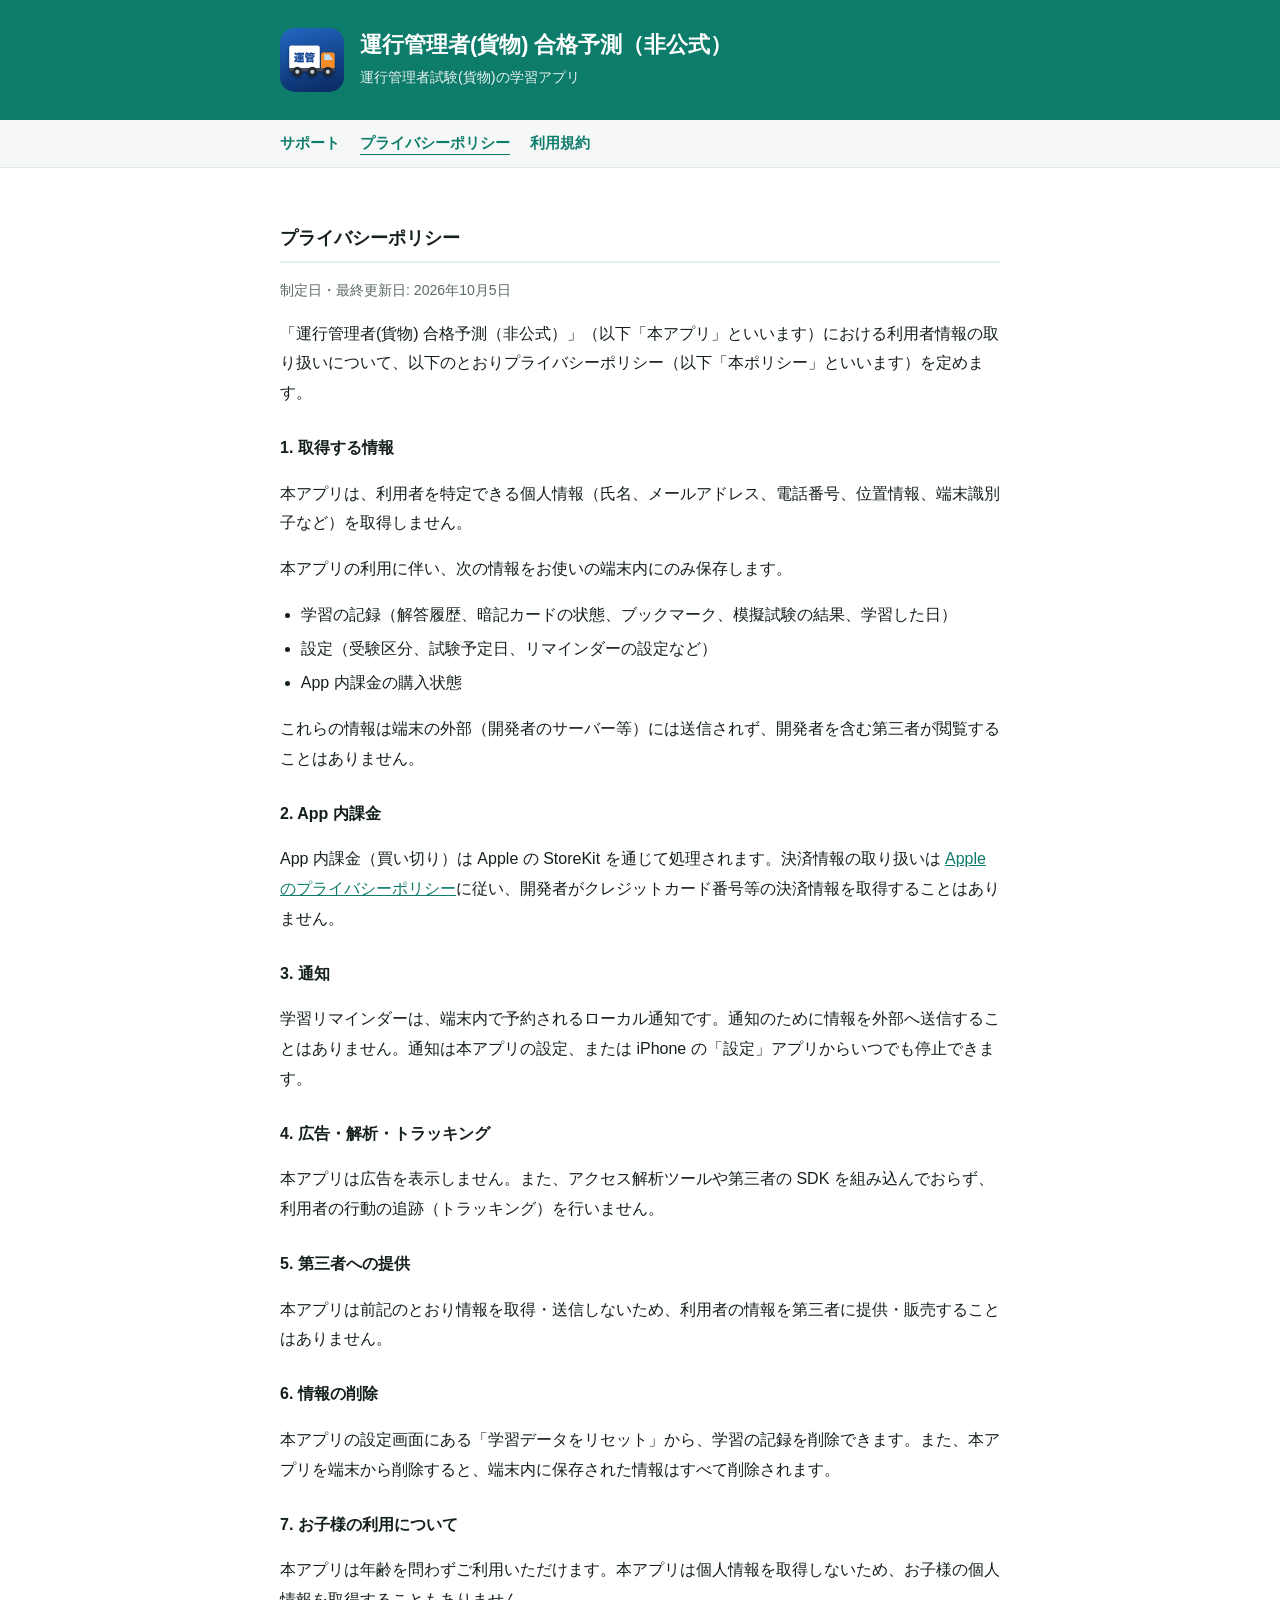
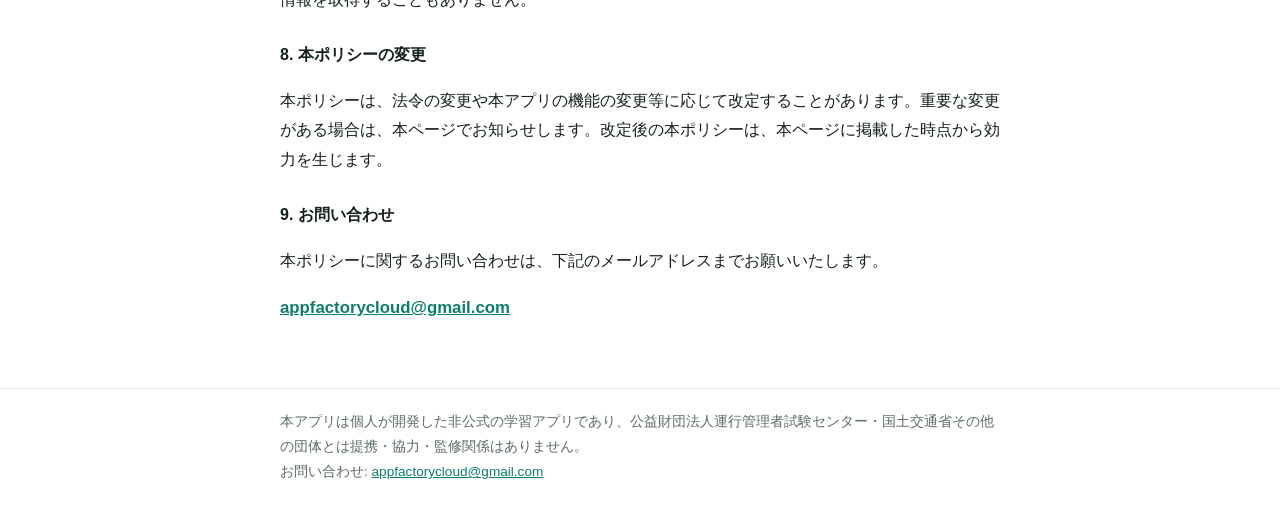
==== docs/privacy.html @ d1249cbd "サポート・プライバシーポリシー・利用規約ページ Co-Authored-By: Claude Opus 5.5 <noreply@anthropic.com>" ====
<!DOCTYPE html>
<html lang="ja">
<head>
<meta charset="UTF-8">
<meta name="viewport" content="width=device-width, initial-scale=1.0">
<title>プライバシーポリシー | 運行管理者(貨物) 合格予測（非公式）</title>
<meta name="description" content="運行管理者(貨物) 合格予測（非公式）のプライバシーポリシー。">
<link rel="icon" href="icon.png">
<link rel="apple-touch-icon" href="icon.png">
<link rel="stylesheet" href="style.css">
</head>
<body>
<header>
  <div class="inner">
    <img src="icon.png" alt="">
    <div>
      <h1>運行管理者(貨物) 合格予測<span class="nowrap">（非公式）</span></h1>
      <p>運行管理者試験(貨物)の学習アプリ</p>
    </div>
  </div>
</header>
<nav>
  <div class="inner">
    <a href="index.html">サポート</a>
    <a href="privacy.html" aria-current="page">プライバシーポリシー</a>
    <a href="terms.html">利用規約</a>
  </div>
</nav>
<main>
<h2>プライバシーポリシー</h2>
<p class="updated">制定日・最終更新日: 2026年10月5日</p>
<p>「運行管理者(貨物) 合格予測（非公式）」（以下「本アプリ」といいます）における利用者情報の取り扱いについて、以下のとおりプライバシーポリシー（以下「本ポリシー」といいます）を定めます。</p>

<h3>1. 取得する情報</h3>
<p>本アプリは、利用者を特定できる個人情報（氏名、メールアドレス、電話番号、位置情報、端末識別子など）を取得しません。</p>
<p>本アプリの利用に伴い、次の情報をお使いの端末内にのみ保存します。</p>
<ul>
  <li>学習の記録（解答履歴、暗記カードの状態、ブックマーク、模擬試験の結果、学習した日）</li>
  <li>設定（受験区分、試験予定日、リマインダーの設定など）</li>
  <li>App 内課金の購入状態</li>
</ul>
<p>これらの情報は端末の外部（開発者のサーバー等）には送信されず、開発者を含む第三者が閲覧することはありません。</p>

<h3>2. App 内課金</h3>
<p>App 内課金（買い切り）は Apple の StoreKit を通じて処理されます。決済情報の取り扱いは <a href="https://www.apple.com/jp/legal/privacy/">Apple のプライバシーポリシー</a>に従い、開発者がクレジットカード番号等の決済情報を取得することはありません。</p>

<h3>3. 通知</h3>
<p>学習リマインダーは、端末内で予約されるローカル通知です。通知のために情報を外部へ送信することはありません。通知は本アプリの設定、または iPhone の「設定」アプリからいつでも停止できます。</p>

<h3>4. 広告・解析・トラッキング</h3>
<p>本アプリは広告を表示しません。また、アクセス解析ツールや第三者の SDK を組み込んでおらず、利用者の行動の追跡（トラッキング）を行いません。</p>

<h3>5. 第三者への提供</h3>
<p>本アプリは前記のとおり情報を取得・送信しないため、利用者の情報を第三者に提供・販売することはありません。</p>

<h3>6. 情報の削除</h3>
<p>本アプリの設定画面にある「学習データをリセット」から、学習の記録を削除できます。また、本アプリを端末から削除すると、端末内に保存された情報はすべて削除されます。</p>

<h3>7. お子様の利用について</h3>
<p>本アプリは年齢を問わずご利用いただけます。本アプリは個人情報を取得しないため、お子様の個人情報を取得することもありません。</p>

<h3>8. 本ポリシーの変更</h3>
<p>本ポリシーは、法令の変更や本アプリの機能の変更等に応じて改定することがあります。重要な変更がある場合は、本ページでお知らせします。改定後の本ポリシーは、本ページに掲載した時点から効力を生じます。</p>

<h3>9. お問い合わせ</h3>
<p>本ポリシーに関するお問い合わせは、下記のメールアドレスまでお願いいたします。</p>
<p class="contact"><a href="mailto:appfactorycloud@gmail.com">appfactorycloud@gmail.com</a></p>

</main>
<footer>
  <div class="inner">
    本アプリは個人が開発した非公式の学習アプリであり、公益財団法人運行管理者試験センター・国土交通省その他の団体とは提携・協力・監修関係はありません。<br>
    お問い合わせ: <a href="mailto:appfactorycloud@gmail.com">appfactorycloud@gmail.com</a>
  </div>
</footer>
</body>
</html>
---- docs/style.css ----
:root {
  --brand: #0e7c6b;
  --header: #0e7c6b;
  --brand-soft: #e3f3ef;
  --ink: #14201d;
  --muted: #5b6b67;
  --bg: #ffffff;
  --surface: #f5f8f7;
  --line: #dfe9e6;
}
@media (prefers-color-scheme: dark) {
  :root {
    --brand: #3cc8ad;
    --header: #0b5c50;
    --brand-soft: #13332d;
    --ink: #eef4f2;
    --muted: #9fb3ae;
    --bg: #0f1715;
    --surface: #17221f;
    --line: #22332f;
  }
}
* { box-sizing: border-box; }
html { -webkit-text-size-adjust: 100%; }
body {
  overflow-wrap: anywhere;
  margin: 0;
  font-family: -apple-system, BlinkMacSystemFont, "Hiragino Sans", "Hiragino Kaku Gothic ProN", "Noto Sans JP", sans-serif;
  line-height: 1.85;
  color: var(--ink);
  background: var(--bg);
}
header { background: var(--header); color: #fff; }
header .inner, main, footer .inner { max-width: 760px; margin: 0 auto; padding: 0 20px; }
header .inner { padding-top: 28px; padding-bottom: 28px; display: flex; gap: 16px; align-items: center; }
header img { width: 64px; height: 64px; border-radius: 15px; flex: none; }
header h1 { margin: 0; font-size: 1.35rem; line-height: 1.4; overflow-wrap: anywhere; }
header p { margin: 4px 0 0; opacity: 0.9; font-size: 0.9rem; }
nav { border-bottom: 1px solid var(--line); background: var(--surface); }
nav .inner { max-width: 760px; margin: 0 auto; padding: 10px 20px; display: flex; gap: 20px; flex-wrap: wrap; font-size: 0.92rem; }
a { color: var(--brand); }
nav a { text-decoration: none; font-weight: 600; }
nav a[aria-current="page"] { text-decoration: underline; text-underline-offset: 6px; }
main { padding-top: 12px; padding-bottom: 48px; }
h2 { font-size: 1.15rem; margin: 2.2em 0 0.6em; padding-bottom: 6px; border-bottom: 2px solid var(--brand-soft); }
h3 { font-size: 1rem; margin: 1.6em 0 0.3em; }
.updated { color: var(--muted); font-size: 0.88rem; }
.card { background: var(--surface); border: 1px solid var(--line); border-radius: 14px; padding: 16px 20px; margin: 16px 0; }
.contact { font-size: 1.05rem; font-weight: 700; word-break: break-all; }
.note { color: var(--muted); font-size: 0.88rem; }
ul { padding-left: 1.3em; }
li { margin: 0.3em 0; }
footer { border-top: 1px solid var(--line); color: var(--muted); font-size: 0.85rem; }
footer .inner { padding-top: 20px; padding-bottom: 32px; }
.nowrap { white-space: nowrap; }
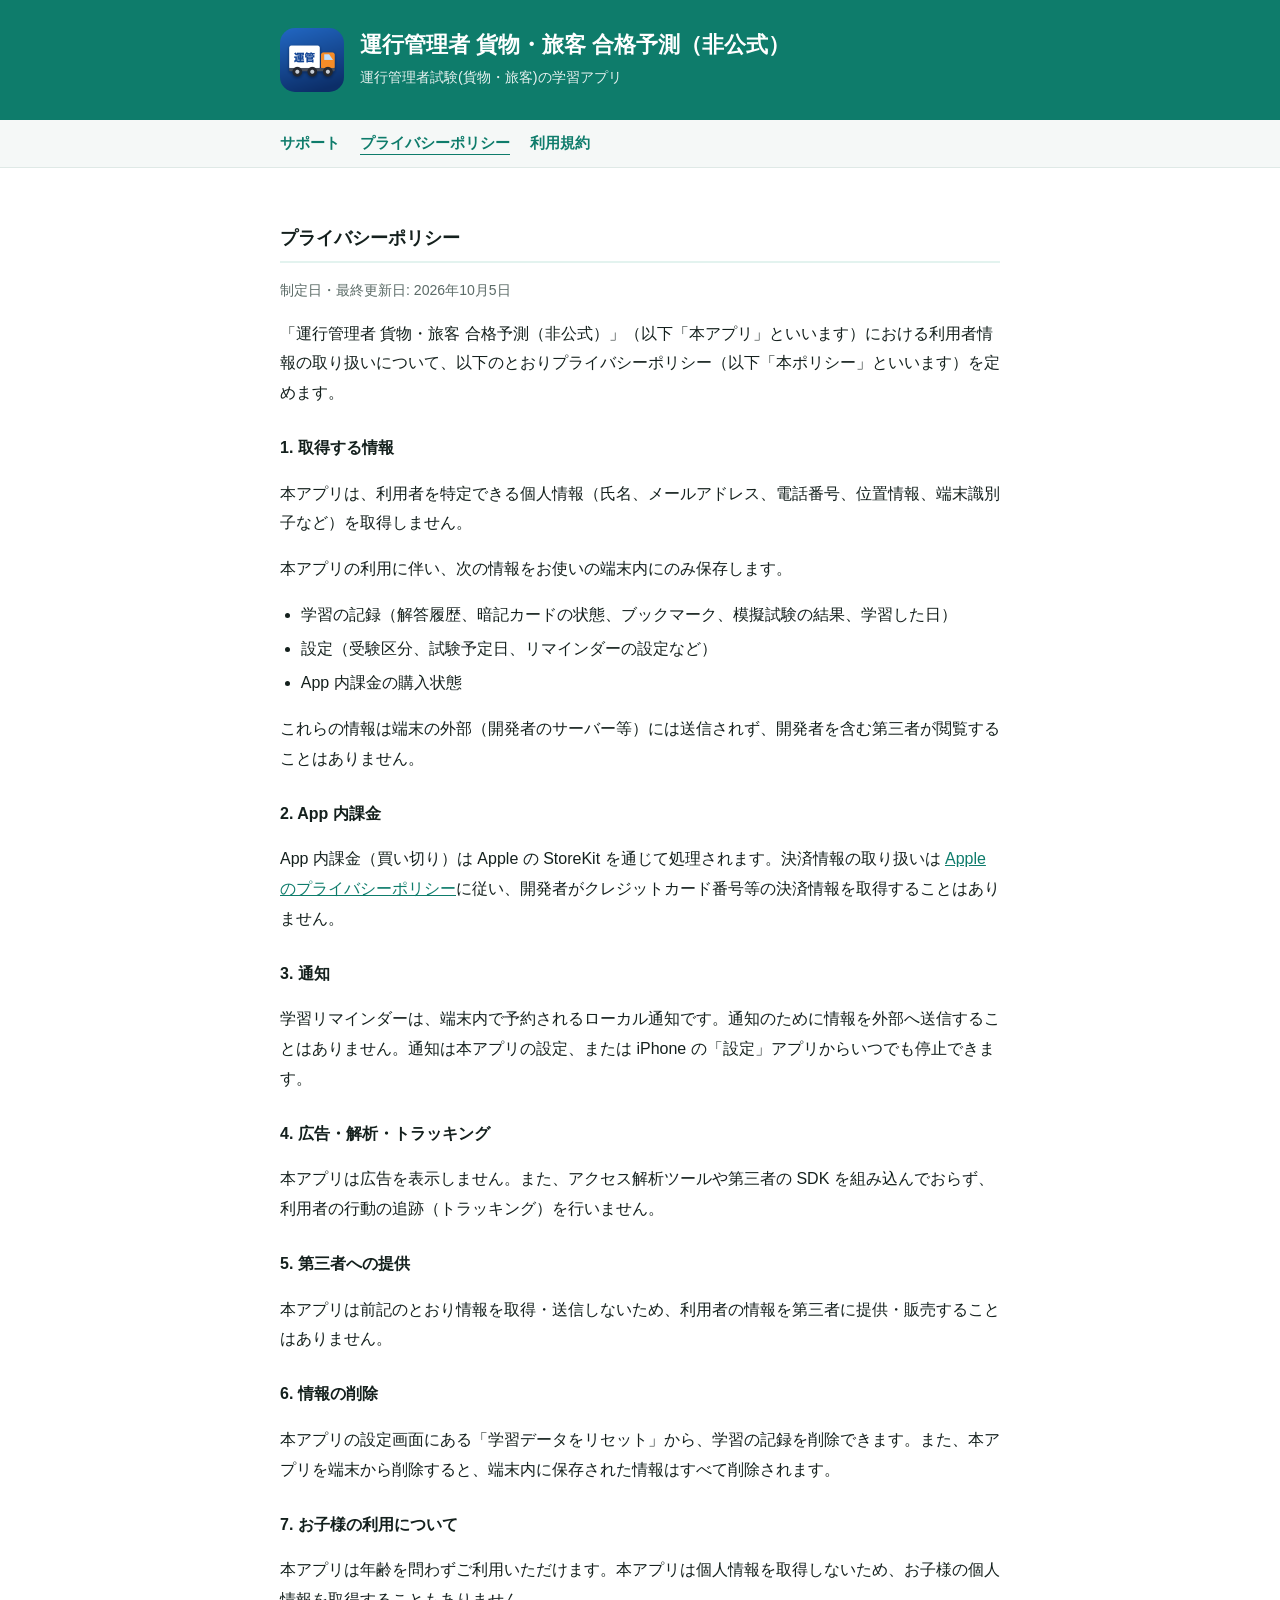
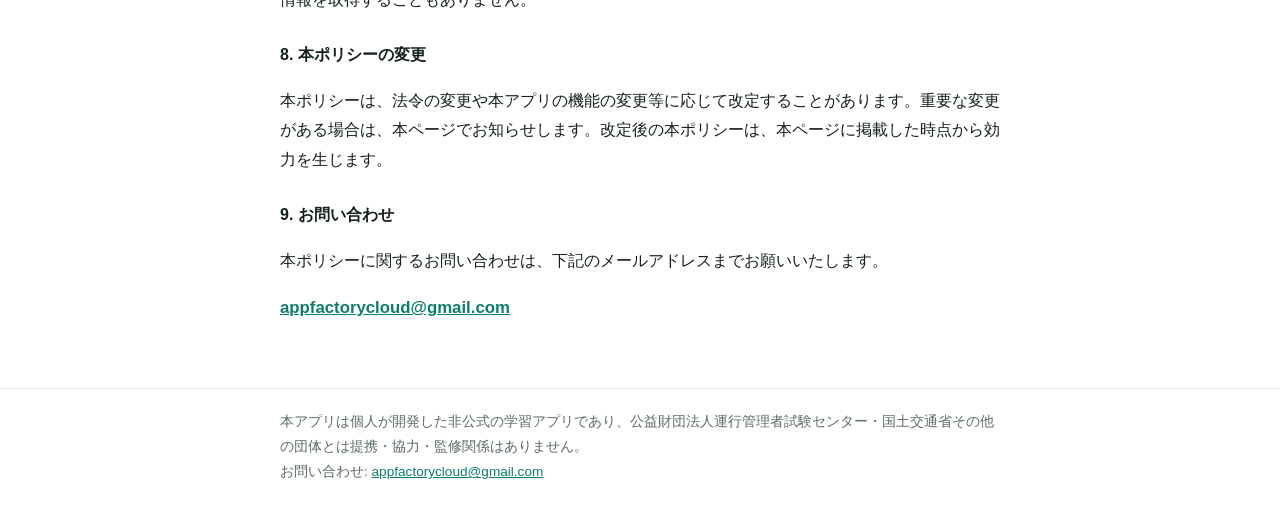
==== commit 5f78fdb9: "旅客に対応(1.2): アプリ名・課金(貨物コース/旅客コース)・FAQ・開発者名とApp Storeリンク Co-Authored-By: Claude Opus 5.5 <noreply@anth" ====
--- a/docs/privacy.html
+++ b/docs/privacy.html
@@ -3,8 +3,8 @@
 <head>
 <meta charset="UTF-8">
 <meta name="viewport" content="width=device-width, initial-scale=1.0">
-<title>プライバシーポリシー | 運行管理者(貨物) 合格予測（非公式）</title>
-<meta name="description" content="運行管理者(貨物) 合格予測（非公式）のプライバシーポリシー。">
+<title>プライバシーポリシー | 運行管理者 貨物・旅客 合格予測（非公式）</title>
+<meta name="description" content="運行管理者 貨物・旅客 合格予測（非公式）のプライバシーポリシー。">
 <link rel="icon" href="icon.png">
 <link rel="apple-touch-icon" href="icon.png">
 <link rel="stylesheet" href="style.css">
@@ -14,8 +14,8 @@
   <div class="inner">
     <img src="icon.png" alt="">
     <div>
-      <h1>運行管理者(貨物) 合格予測<span class="nowrap">（非公式）</span></h1>
-      <p>運行管理者試験(貨物)の学習アプリ</p>
+      <h1>運行管理者 貨物・旅客 合格予測<span class="nowrap">（非公式）</span></h1>
+      <p>運行管理者試験(貨物・旅客)の学習アプリ</p>
     </div>
   </div>
 </header>
@@ -29,7 +29,7 @@
 <main>
 <h2>プライバシーポリシー</h2>
 <p class="updated">制定日・最終更新日: 2026年10月5日</p>
-<p>「運行管理者(貨物) 合格予測（非公式）」（以下「本アプリ」といいます）における利用者情報の取り扱いについて、以下のとおりプライバシーポリシー（以下「本ポリシー」といいます）を定めます。</p>
+<p>「運行管理者 貨物・旅客 合格予測（非公式）」（以下「本アプリ」といいます）における利用者情報の取り扱いについて、以下のとおりプライバシーポリシー（以下「本ポリシー」といいます）を定めます。</p>
 
 <h3>1. 取得する情報</h3>
 <p>本アプリは、利用者を特定できる個人情報（氏名、メールアドレス、電話番号、位置情報、端末識別子など）を取得しません。</p>
